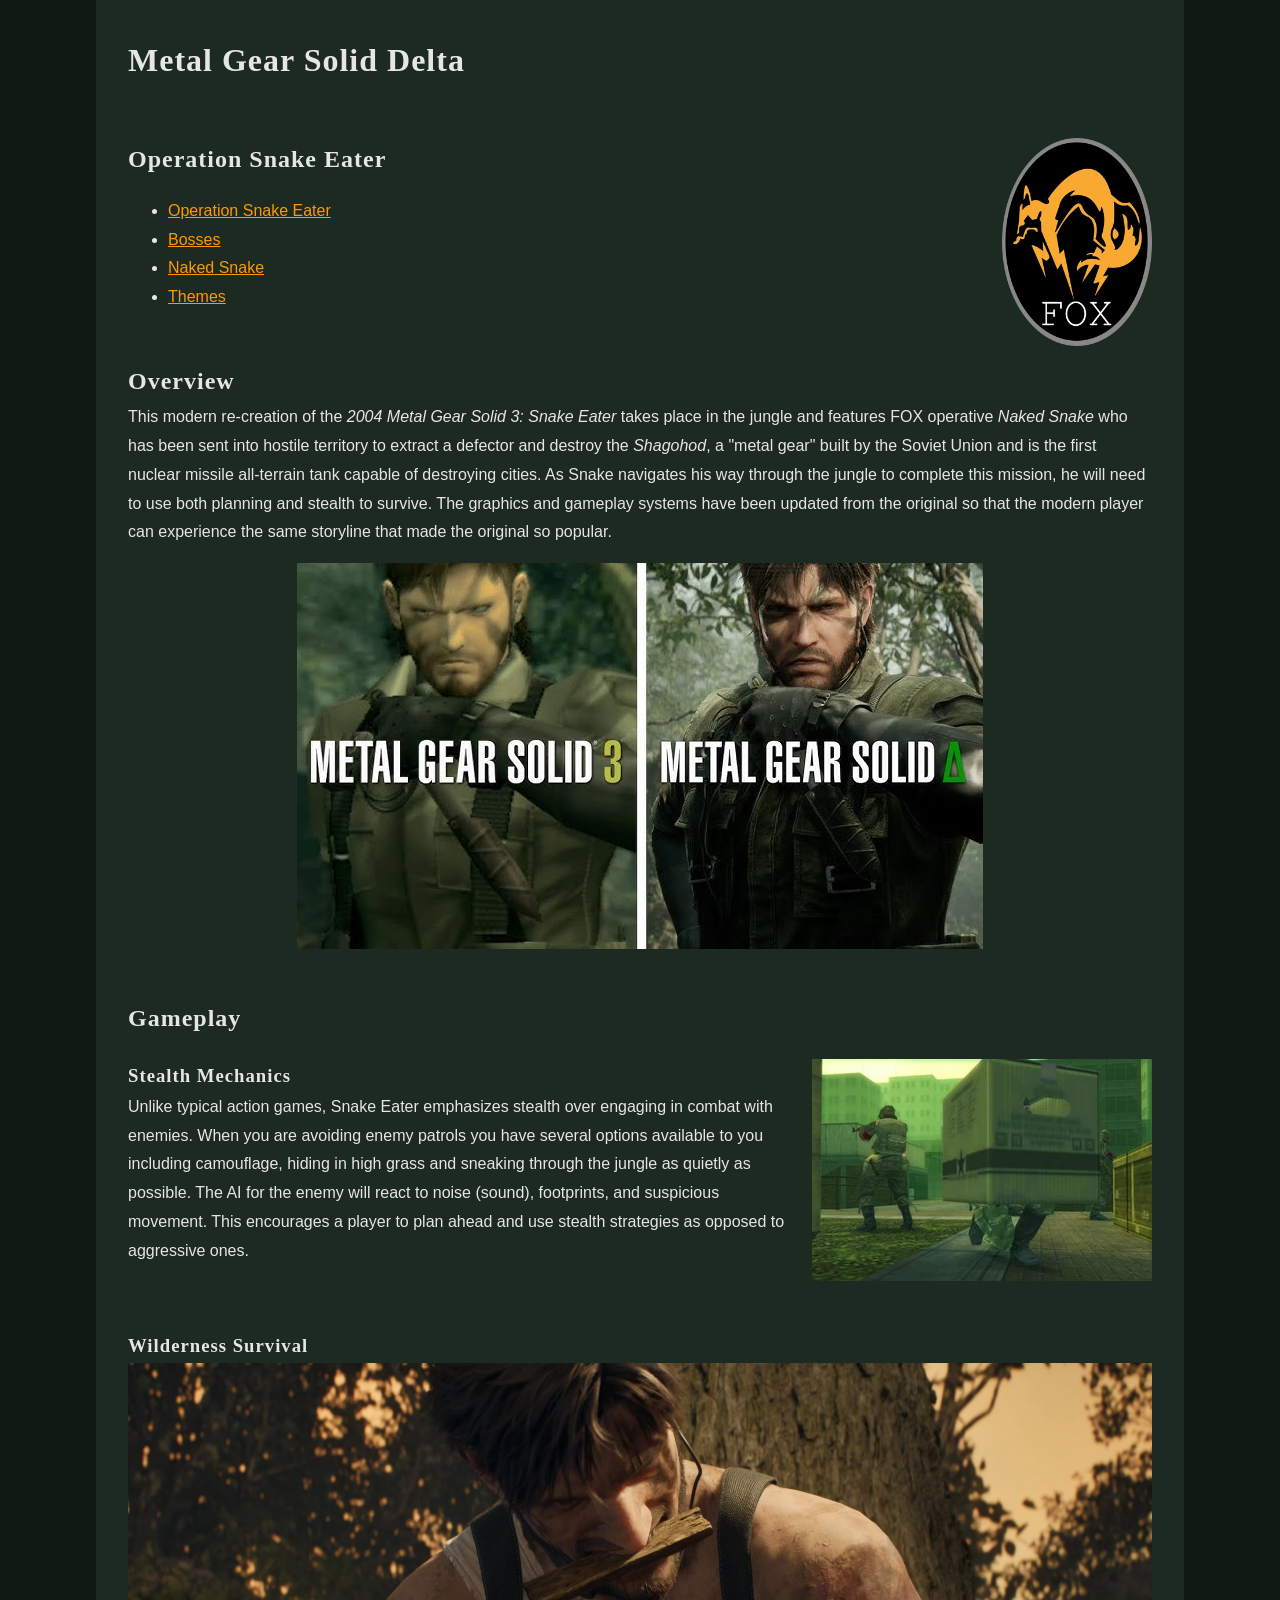
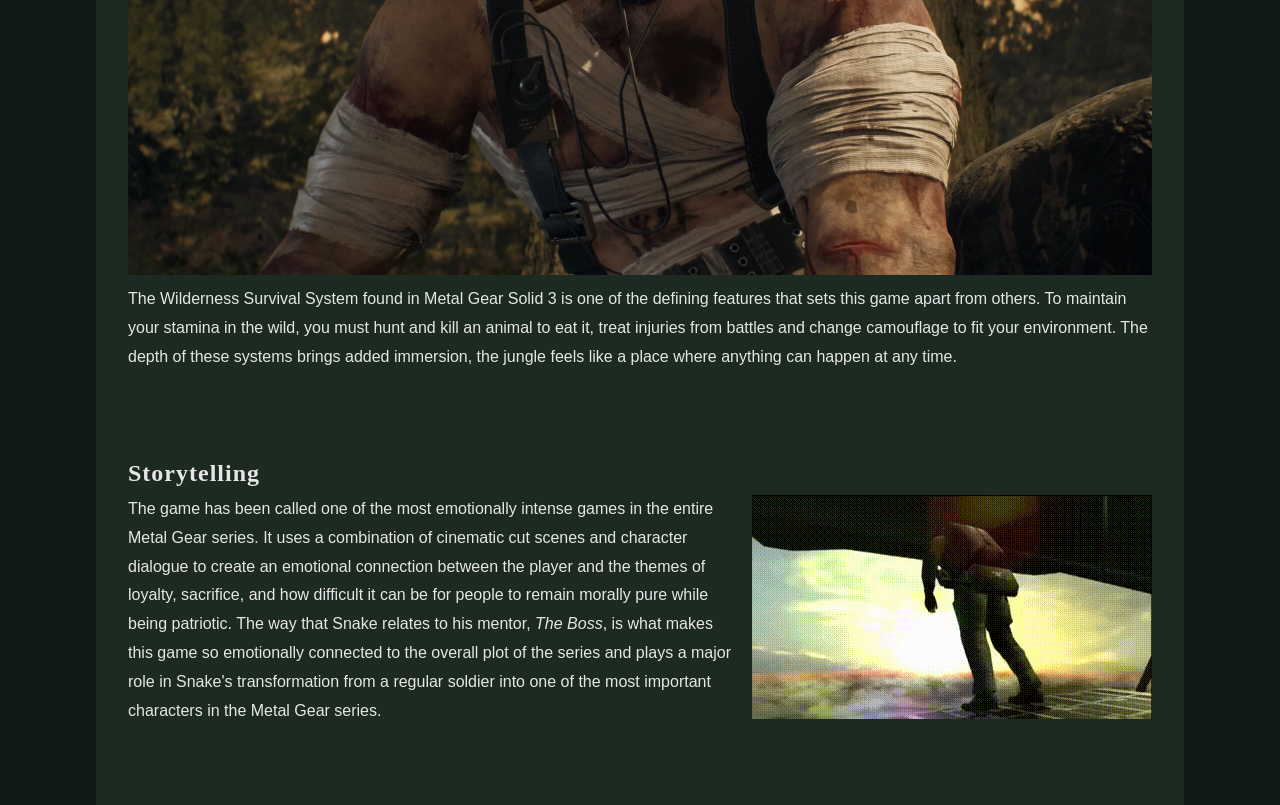
==== docs/index.html @ 90697eb3 "html files added and index first draft" ====
<!DOCTYPE html>
<html lang="en">
    <head>
        <meta charset="utf-8"/>
        <title>Metal Gear Solid Delta</title>
        <link href="css/style.css" rel="stylesheet" type="text/css" />
    </head>
    <body>
        <header role="banner">
            <h1>Metal Gear Solid Delta</h1>
            <h2>Operation Snake Eater
                <img
                    src="images/fox.png"
                    alt="Fox emblem from Metal Gear Solid series"
                    class="right"
                    width="150"
            />
            </h2>
            <nav role="navigation">
                <ul>
                    <li><a href="index.html" title="Operation Snake Eater">Operation Snake Eater</a></li>
                    <li><a href="bosses.html" title="Bosses">Bosses</a></li>
                    <li><a href="naked_snake.html" title="Naked Snake">Naked Snake</a></li>
                    <li><a href="theme.html" title="Themes">Themes</a></li>
                </ul>
            </nav>
        </header>
        <main role="main">
            <article role="article">
                <header>
                    <h2>Overview</h2>
                    <p>This modern re-creation of the <em>2004 Metal Gear Solid 3: Snake Eater</em> takes place in the jungle and features FOX operative <em>Naked Snake</em> who has been sent into hostile territory to extract a defector and destroy the <em>Shagohod</em>, a "metal gear" built by the Soviet Union and is the first nuclear missile all-terrain tank capable of destroying cities. As Snake navigates his way through the jungle to complete this mission, he will need to use both planning and stealth to survive. The graphics and gameplay systems have been updated from the original so that the modern player can experience the same storyline that made the original so popular.</p>                    
                    <img
                            src="images/comparison.png"
                            alt="Comparison between original MGS3 and Delta remake"
                            class="center"                        
                    />
                </header>
                <section> 
                    <h2>Gameplay</h2>
                    <h3>Stealth Mechanics
                        <img
                            src="images/stealth.png"
                            alt="Snake hiding in cardboard box to avoid enemy patrols"
                            class="right"
                        />
                    </h3>
                    <p>
                        Unlike typical action games, Snake Eater emphasizes stealth over engaging in combat with enemies. When you are avoiding enemy patrols you have several options available to you including camouflage, hiding in high grass and sneaking through the jungle as quietly as possible. The AI for the enemy will react to noise (sound), footprints, and suspicious movement. This encourages a player to plan ahead and use stealth strategies as opposed to aggressive ones.
                    </p>
                    <br>
                    <h3>Wilderness Survival
                        <img
                            src="images/injured.png"
                            alt="Snake treating injuries with a bandage"
                        />
                    </h3>
                    <p>
                        The Wilderness Survival System found in Metal Gear Solid 3 is one of the defining features that sets this game apart from others. To maintain your stamina in the wild, you must hunt and kill an animal to eat it, treat injuries from battles and change camouflage to fit your environment. The depth of these systems brings added immersion, the jungle feels like a place where anything can happen at any time.
                    </p>
                </section>
                <section>
                    <h2>Storytelling</h2>
                    <img
                            src="images/halo_jump.gif"
                            alt="Snake performing halo jump"
                            class="right"
                    />
                    <p>The game has been called one of the most emotionally intense games in the entire Metal Gear series. It uses a combination of cinematic cut scenes and character dialogue to create an emotional connection between the player and the themes of loyalty, sacrifice, and how difficult it can be for people to remain morally pure while being patriotic. The way that Snake relates to his mentor, <em>The Boss</em>, is what makes this game so emotionally connected to the overall plot of the series and plays a major role in Snake's transformation from a regular soldier into one of the most important characters in the Metal Gear series.</p>
                </section>
            </article>
        </main>
    </body>
</html>
---- docs/css/style.css ----
/* General styles for the entire document */
html, body {
    background: #0f1a14; 
    margin: 0;
}
h1, h2, h3, h4, h5, h6, p {
    margin: 0;
    padding: 0;
}
h1, h2, h3 {
    font-family: Georgia, "Times New Roman", serif;
    letter-spacing: 1px;
}

/* Style for links */
a {
    color: #ff9900;
}
a:hover {
    color: #cc7a00;
}

/* Style for the main content */
body {
	font-family: Verdana, Geneva, sans-serif;
    font-size: 100%;
    width: 80%;
    margin-right: auto;
    margin-left: auto;
    padding: 2.5% 2.5% 0;
    line-height: 1.8;
	background: #1c2a21;
    color: #e6e6e6; 
}
body::after {
    content: "";
    display: block;
    clear: both;
}
section {
    margin-bottom: 5em;
}
h2 {
    margin-top: 2em;
}
h3 {
    margin-top: 1em;
}
p {
	margin-bottom: 1em;
}

/* Style for images */
.center {
    display: block;
    margin-left: auto;
    margin-right: auto;
}

.right {
    float: right;
    margin-left: 20px;
}

.left {
    float: left;
    margin-right: 20px;
}
img {
    max-width: 100%;
    height: auto;
}
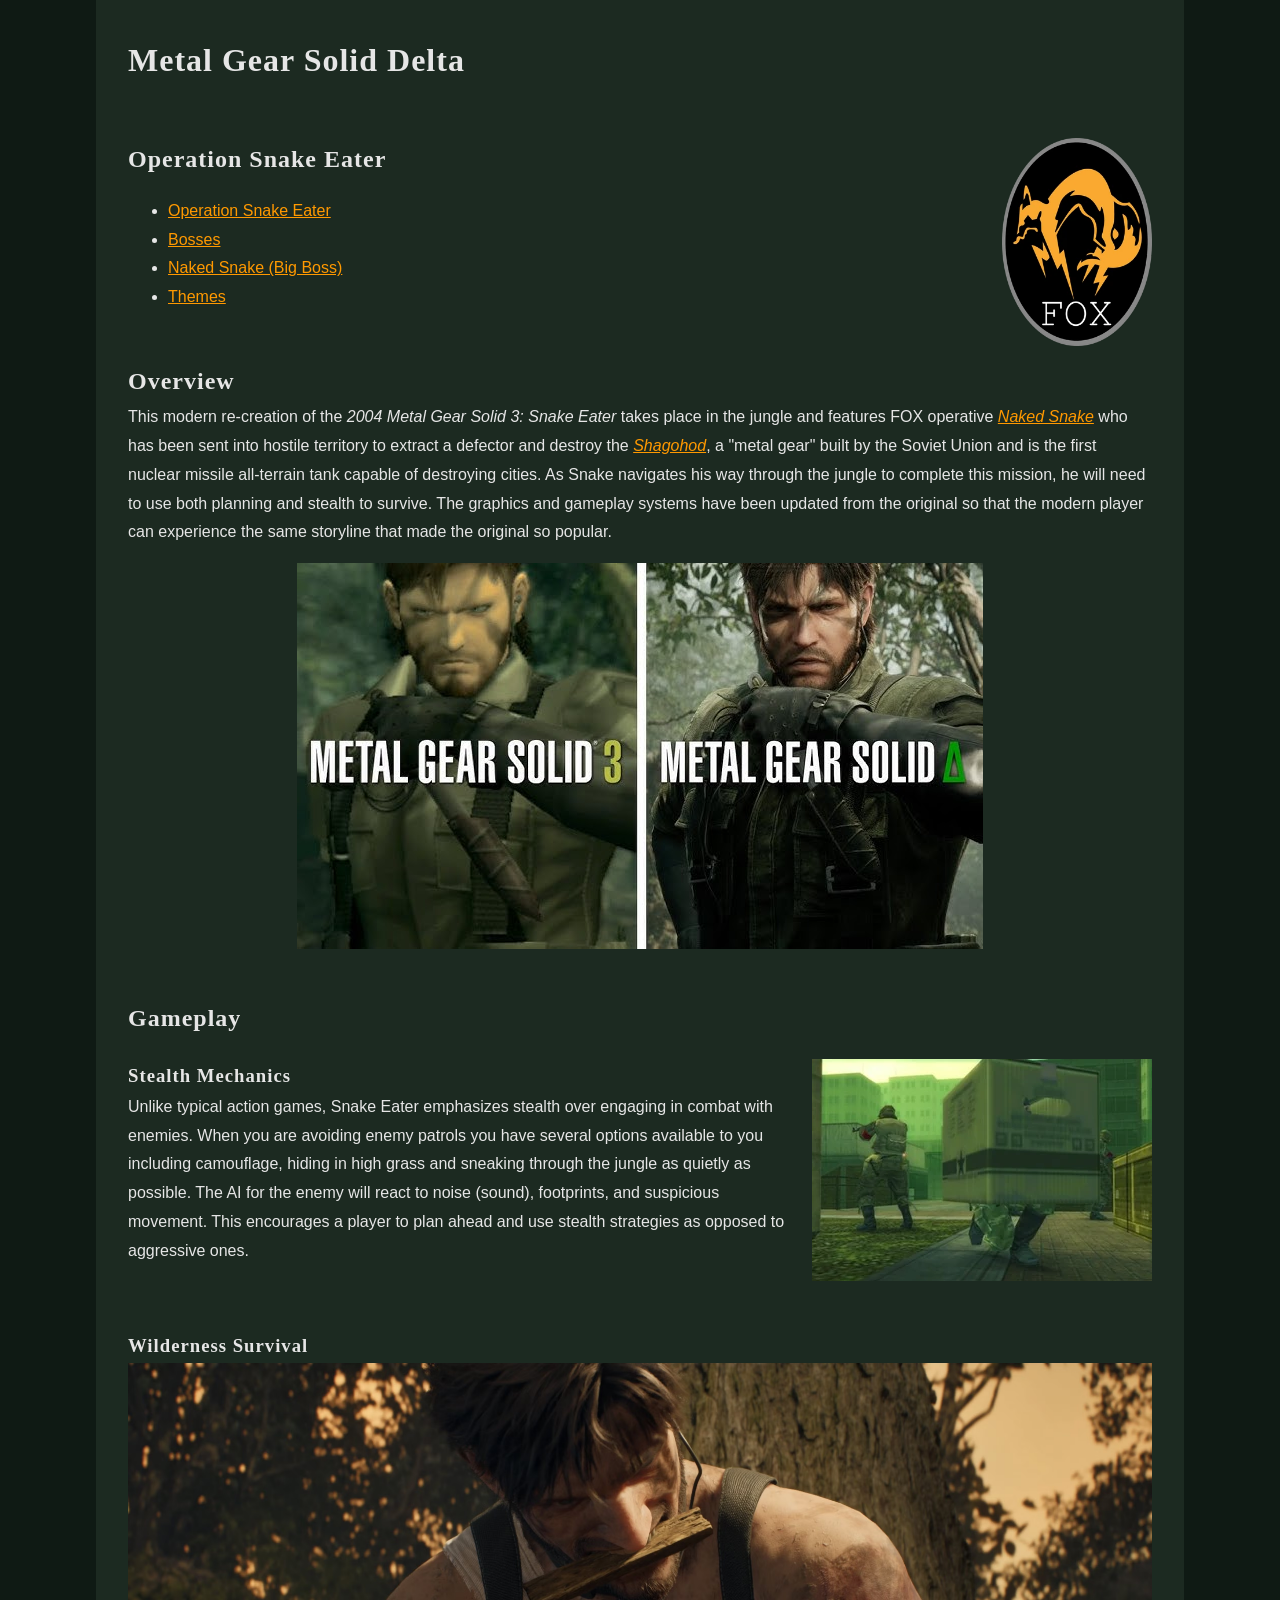
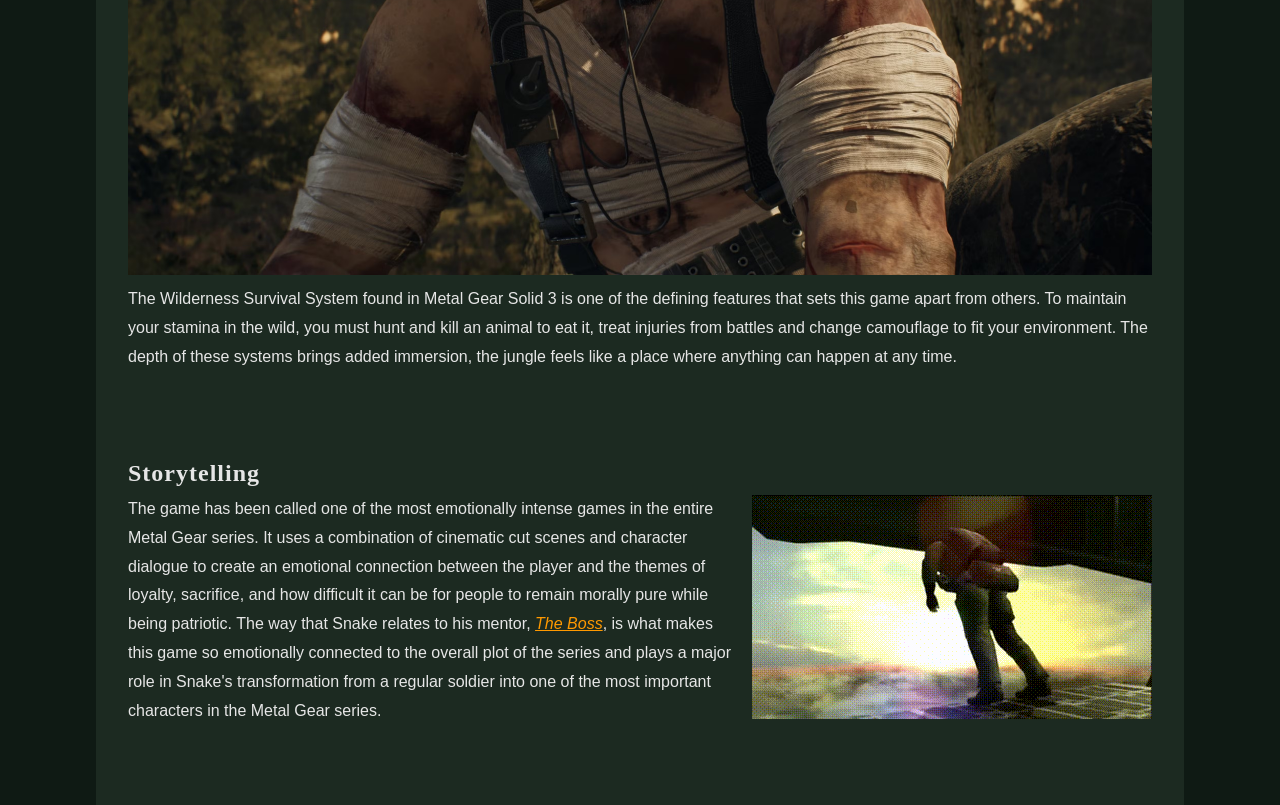
==== commit a37399ae: "images added along with other html files" ====
--- a/docs/index.html
+++ b/docs/index.html
@@ -2,7 +2,7 @@
 <html lang="en">
     <head>
         <meta charset="utf-8"/>
-        <title>Metal Gear Solid Delta</title>
+        <title>Metal Gear Solid Delta - Operation Snake Eater</title>
         <link href="css/style.css" rel="stylesheet" type="text/css" />
     </head>
     <body>
@@ -20,8 +20,8 @@
                 <ul>
                     <li><a href="index.html" title="Operation Snake Eater">Operation Snake Eater</a></li>
                     <li><a href="bosses.html" title="Bosses">Bosses</a></li>
-                    <li><a href="naked_snake.html" title="Naked Snake">Naked Snake</a></li>
-                    <li><a href="theme.html" title="Themes">Themes</a></li>
+                    <li><a href="snake.html" title="Naked Snake (Big Boss)">Naked Snake (Big Boss)</a></li>
+                    <li><a href="themes.html" title="Themes">Themes</a></li>
                 </ul>
             </nav>
         </header>
@@ -29,7 +29,7 @@
             <article role="article">
                 <header>
                     <h2>Overview</h2>
-                    <p>This modern re-creation of the <em>2004 Metal Gear Solid 3: Snake Eater</em> takes place in the jungle and features FOX operative <em>Naked Snake</em> who has been sent into hostile territory to extract a defector and destroy the <em>Shagohod</em>, a "metal gear" built by the Soviet Union and is the first nuclear missile all-terrain tank capable of destroying cities. As Snake navigates his way through the jungle to complete this mission, he will need to use both planning and stealth to survive. The graphics and gameplay systems have been updated from the original so that the modern player can experience the same storyline that made the original so popular.</p>                    
+                    <p>This modern re-creation of the <em>2004 Metal Gear Solid 3: Snake Eater</em> takes place in the jungle and features FOX operative <a href="snake.html#naked-snake"><em>Naked Snake</em></a> who has been sent into hostile territory to extract a defector and destroy the <a href="bosses.html#shagohod"><em>Shagohod</em></a>, a "metal gear" built by the Soviet Union and is the first nuclear missile all-terrain tank capable of destroying cities. As Snake navigates his way through the jungle to complete this mission, he will need to use both planning and stealth to survive. The graphics and gameplay systems have been updated from the original so that the modern player can experience the same storyline that made the original so popular.</p>                    
                     <img
                             src="images/comparison.png"
                             alt="Comparison between original MGS3 and Delta remake"
@@ -66,7 +66,7 @@
                             alt="Snake performing halo jump"
                             class="right"
                     />
-                    <p>The game has been called one of the most emotionally intense games in the entire Metal Gear series. It uses a combination of cinematic cut scenes and character dialogue to create an emotional connection between the player and the themes of loyalty, sacrifice, and how difficult it can be for people to remain morally pure while being patriotic. The way that Snake relates to his mentor, <em>The Boss</em>, is what makes this game so emotionally connected to the overall plot of the series and plays a major role in Snake's transformation from a regular soldier into one of the most important characters in the Metal Gear series.</p>
+                    <p>The game has been called one of the most emotionally intense games in the entire Metal Gear series. It uses a combination of cinematic cut scenes and character dialogue to create an emotional connection between the player and the themes of loyalty, sacrifice, and how difficult it can be for people to remain morally pure while being patriotic. The way that Snake relates to his mentor, <a href="bosses.html#the-boss"><em>The Boss</em></a>, is what makes this game so emotionally connected to the overall plot of the series and plays a major role in Snake's transformation from a regular soldier into one of the most important characters in the Metal Gear series.</p>
                 </section>
             </article>
         </main>
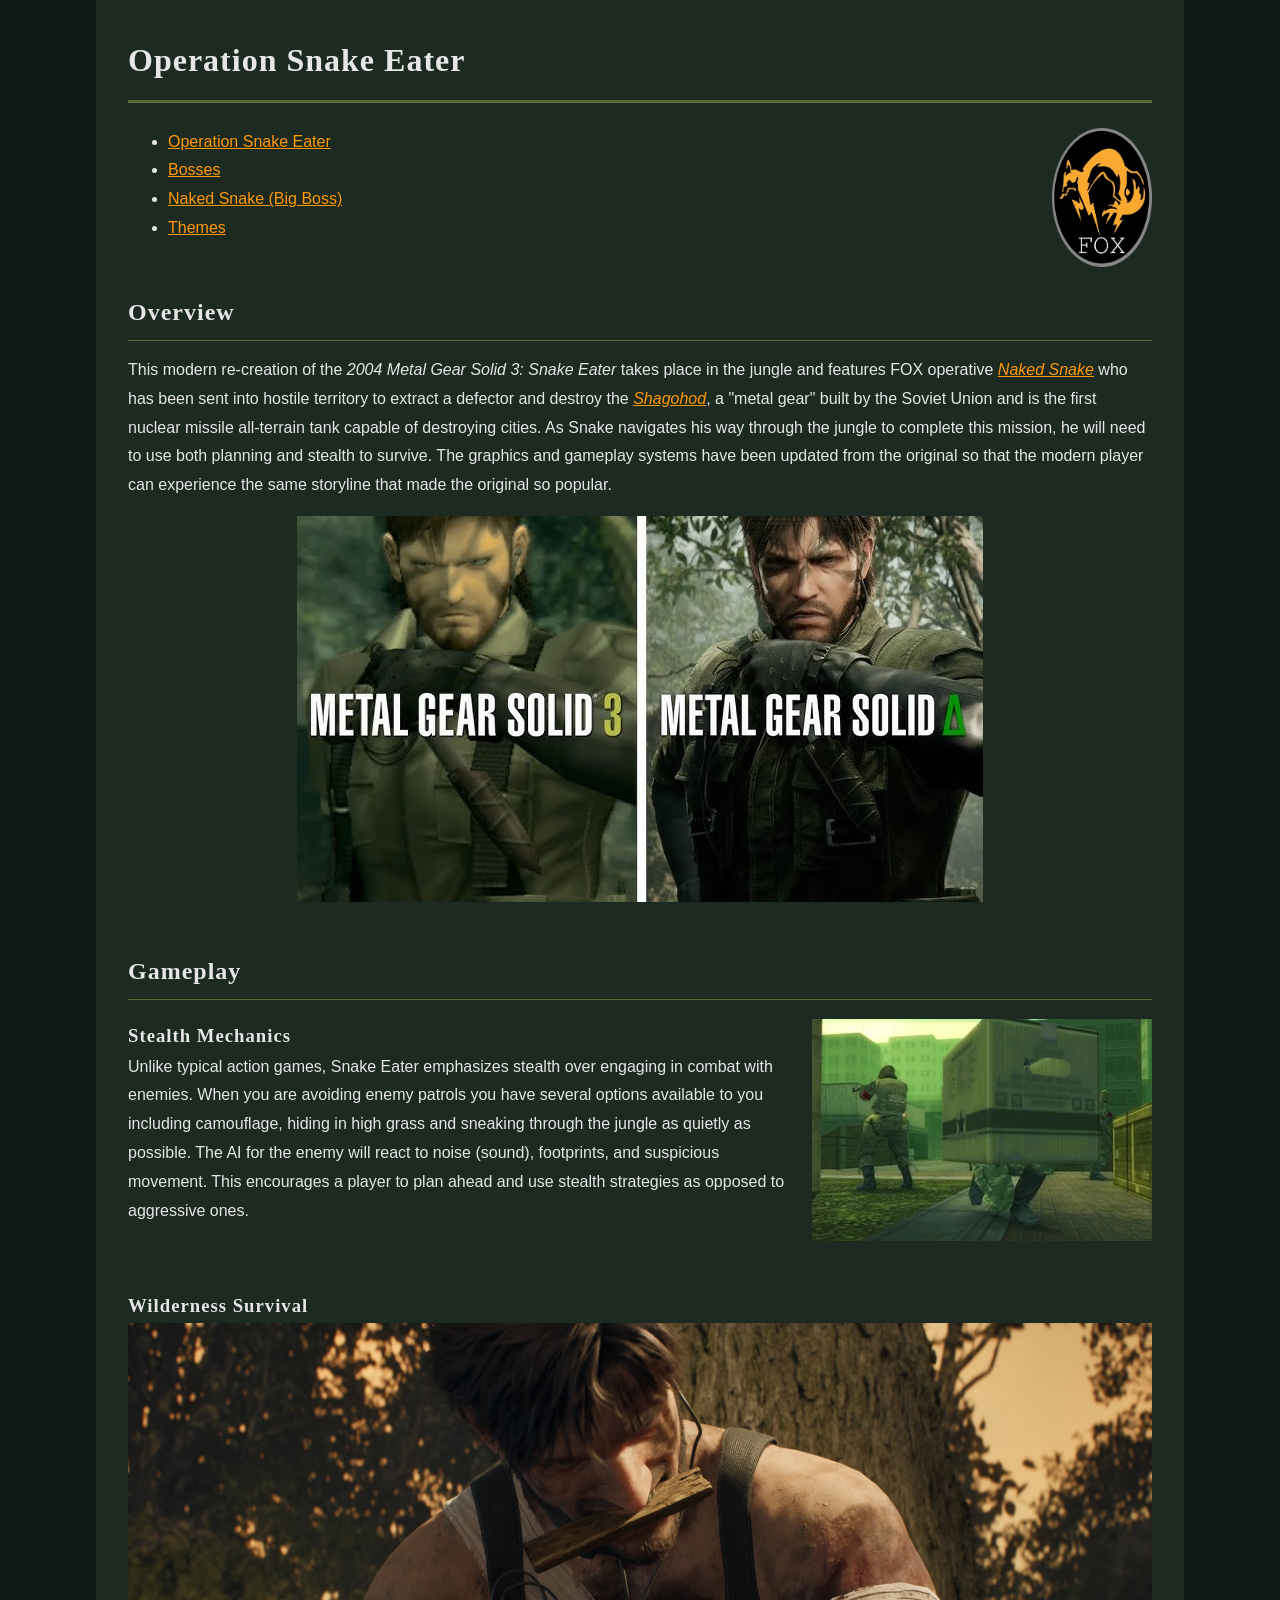
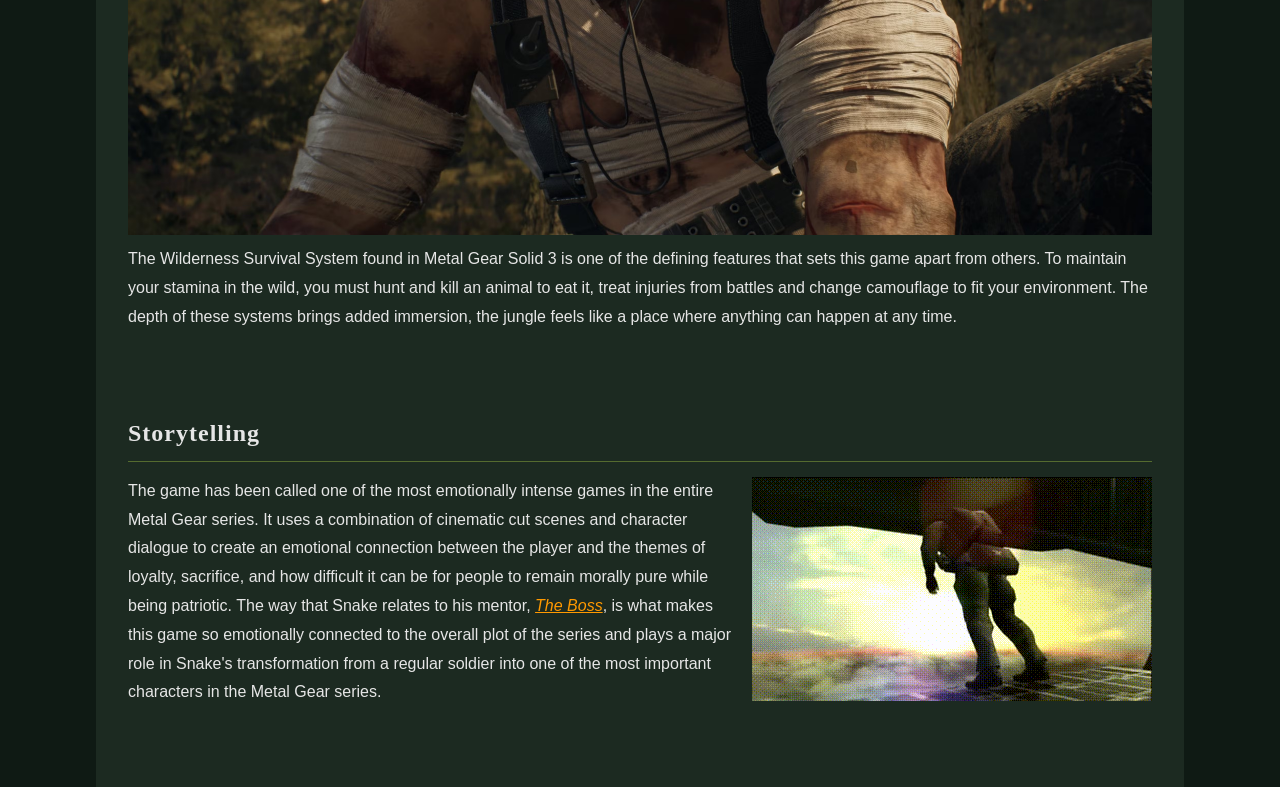
==== commit 458a794c: "adjusments and refinement" ====
--- a/docs/index.html
+++ b/docs/index.html
@@ -7,15 +7,13 @@
     </head>
     <body>
         <header role="banner">
-            <h1>Metal Gear Solid Delta</h1>
-            <h2>Operation Snake Eater
-                <img
+            <h1>Operation Snake Eater</h1>
+            <img
                     src="images/fox.png"
                     alt="Fox emblem from Metal Gear Solid series"
                     class="right"
-                    width="150"
+                    width="100"
             />
-            </h2>
             <nav role="navigation">
                 <ul>
                     <li><a href="index.html" title="Operation Snake Eater">Operation Snake Eater</a></li>
--- a/docs/css/style.css
+++ b/docs/css/style.css
@@ -7,6 +7,17 @@
     margin: 0;
     padding: 0;
 }
+h1 {
+    border-bottom: 3px solid #556b2f;  /* olive */
+    padding-bottom: 10px;
+    margin-bottom: 25px;
+}
+h2 {
+    border-bottom: 1.5px solid #556b2f;
+    padding-bottom: 6px;
+    margin-bottom: 15px;
+}
+
 h1, h2, h3 {
     font-family: Georgia, "Times New Roman", serif;
     letter-spacing: 1px;
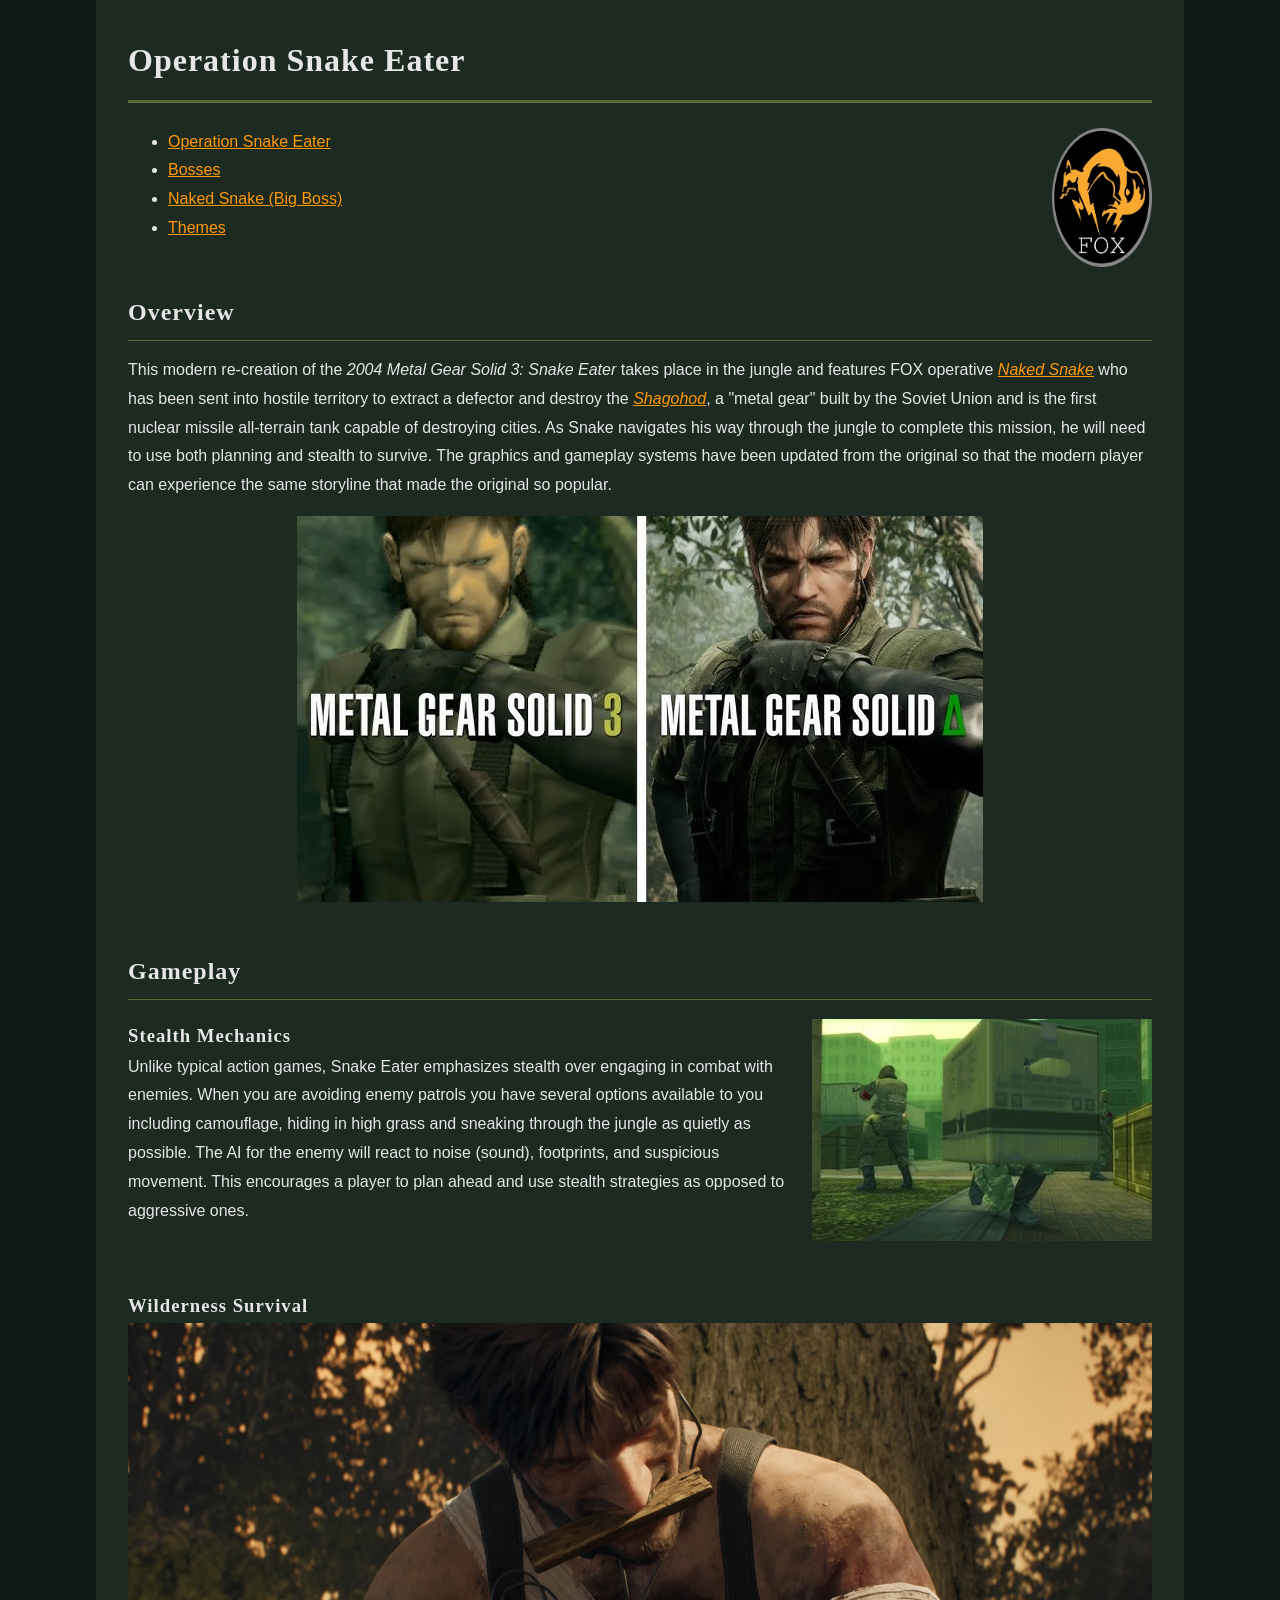
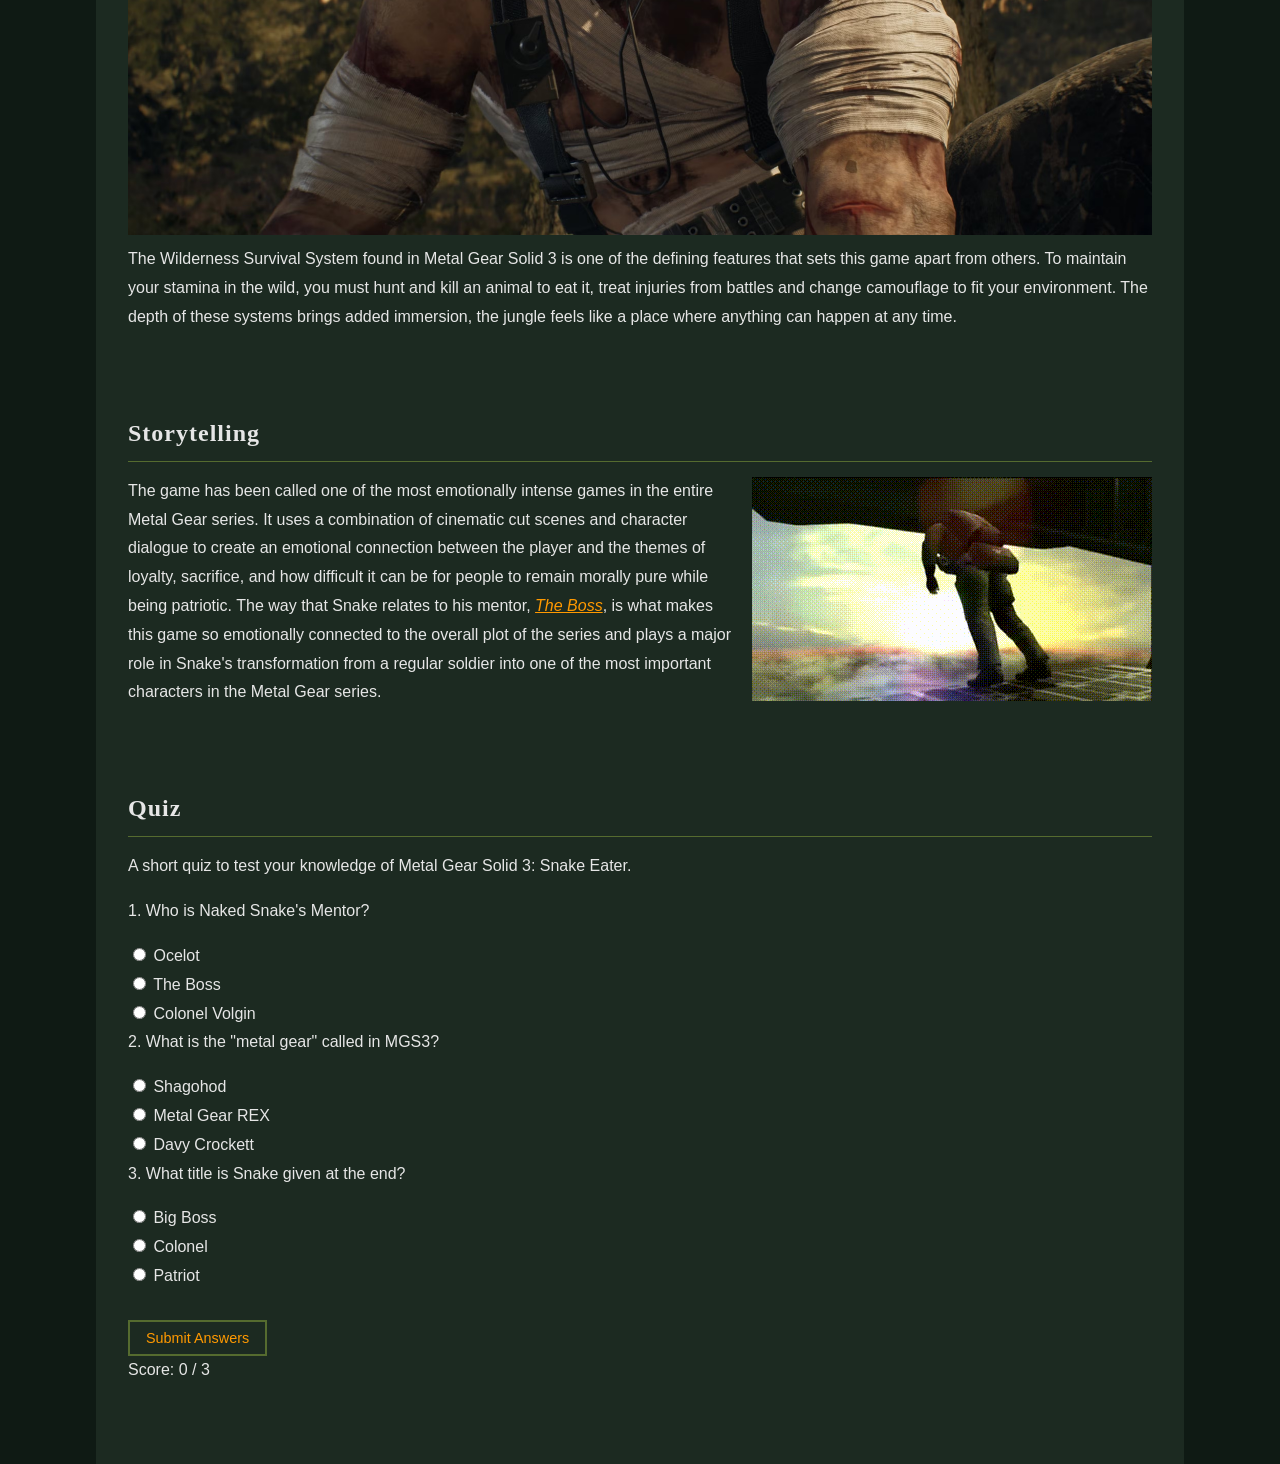
==== commit 0c6f97f4: "added more features" ====
--- a/docs/index.html
+++ b/docs/index.html
@@ -66,7 +66,39 @@
                     />
                     <p>The game has been called one of the most emotionally intense games in the entire Metal Gear series. It uses a combination of cinematic cut scenes and character dialogue to create an emotional connection between the player and the themes of loyalty, sacrifice, and how difficult it can be for people to remain morally pure while being patriotic. The way that Snake relates to his mentor, <a href="bosses.html#the-boss"><em>The Boss</em></a>, is what makes this game so emotionally connected to the overall plot of the series and plays a major role in Snake's transformation from a regular soldier into one of the most important characters in the Metal Gear series.</p>
                 </section>
+                <section>
+                    <h2>Quiz</h2>
+                    <p>A short quiz to test your knowledge of Metal Gear Solid 3: Snake Eater.</p>
+                    <!-- The <output> element dynamically displays the 
+                        calculated quiz score after the user submits answers -->
+                    <form id="quiz-form">
+
+                        <p>1. Who is Naked Snake's Mentor?</p>
+                        <label><input type="radio" name="q1" value="wrong"> Ocelot</label><br>
+                        <label><input type="radio" name="q1" value="correct"> The Boss</label><br>
+                        <label><input type="radio" name="q1" value="wrong"> Colonel Volgin</label><br>
+                
+                        <p>2. What is the "metal gear" called in MGS3?</p>
+                        <label><input type="radio" name="q2" value="correct"> Shagohod </label><br>
+                        <label><input type="radio" name="q2" value="wrong"> Metal Gear REX</label><br>
+                        <label><input type="radio" name="q2" value="wrong"> Davy Crockett</label><br>
+                
+                        <p>3. What title is Snake given at the end?</p>
+                        <label><input type="radio" name="q3" value="correct"> Big Boss</label><br>
+                        <label><input type="radio" name="q3" value="wrong"> Colonel</label><br>
+                        <label><input type="radio" name="q3" value="wrong"> Patriot</label><br>
+                
+                        <br>
+                        <button type="button" onclick="gradeQuiz()">Submit Answers</button>
+                    </form>
+                
+                    <p>
+                        Score:
+                        <output id="quiz-score">0</output> / 3
+                    </p>
+                </section>
             </article>
         </main>
+        <script src="js/script.js"></script>
     </body>
 </html>
--- a/docs/css/style.css
+++ b/docs/css/style.css
@@ -3,7 +3,7 @@
     background: #0f1a14; 
     margin: 0;
 }
-h1, h2, h3, h4, h5, h6, p {
+h1, h2, h3, p {
     margin: 0;
     padding: 0;
 }
@@ -60,6 +60,12 @@
 p {
 	margin-bottom: 1em;
 }
+aside {
+    display: inline-block;
+	padding: 0.5em;
+	background:#0f1a14;
+	color: white;
+}
 
 /* Style for images */
 .center {
@@ -80,4 +86,21 @@
 img {
     max-width: 100%;
     height: auto;
-}+}
+
+/* Style for the spoiler button */
+button {
+    background-color: #1c2a21;      /* dark green */
+    color: #ff9900;                /* orange accent */
+    border: 2px solid #556b2f;     /* olive border */
+    padding: 8px 16px;
+    font-family: Verdana, Geneva, sans-serif;
+    font-size: 0.9em;
+    cursor: pointer;
+    transition: all 0.2s ease-in-out;
+}
+
+button:hover {
+    background-color: #2f4636;
+    border-color: #ff9900;
+}
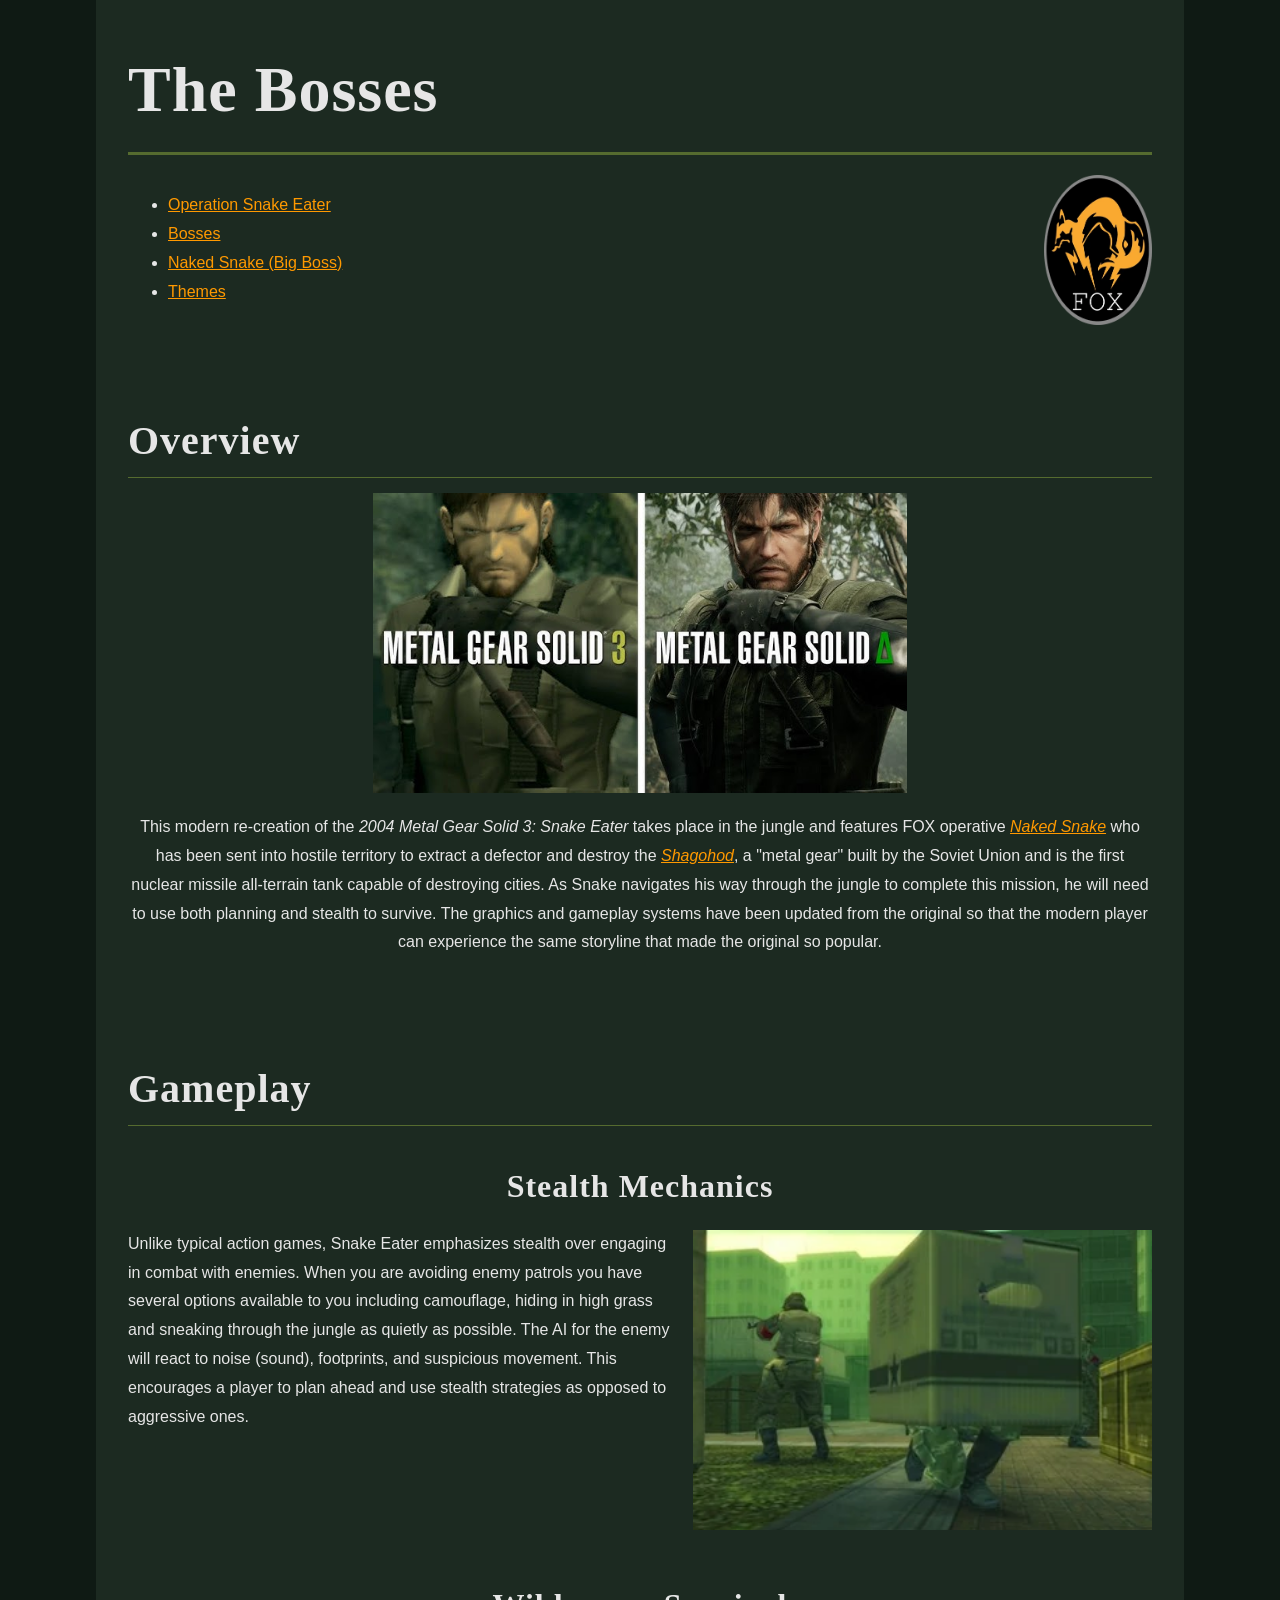
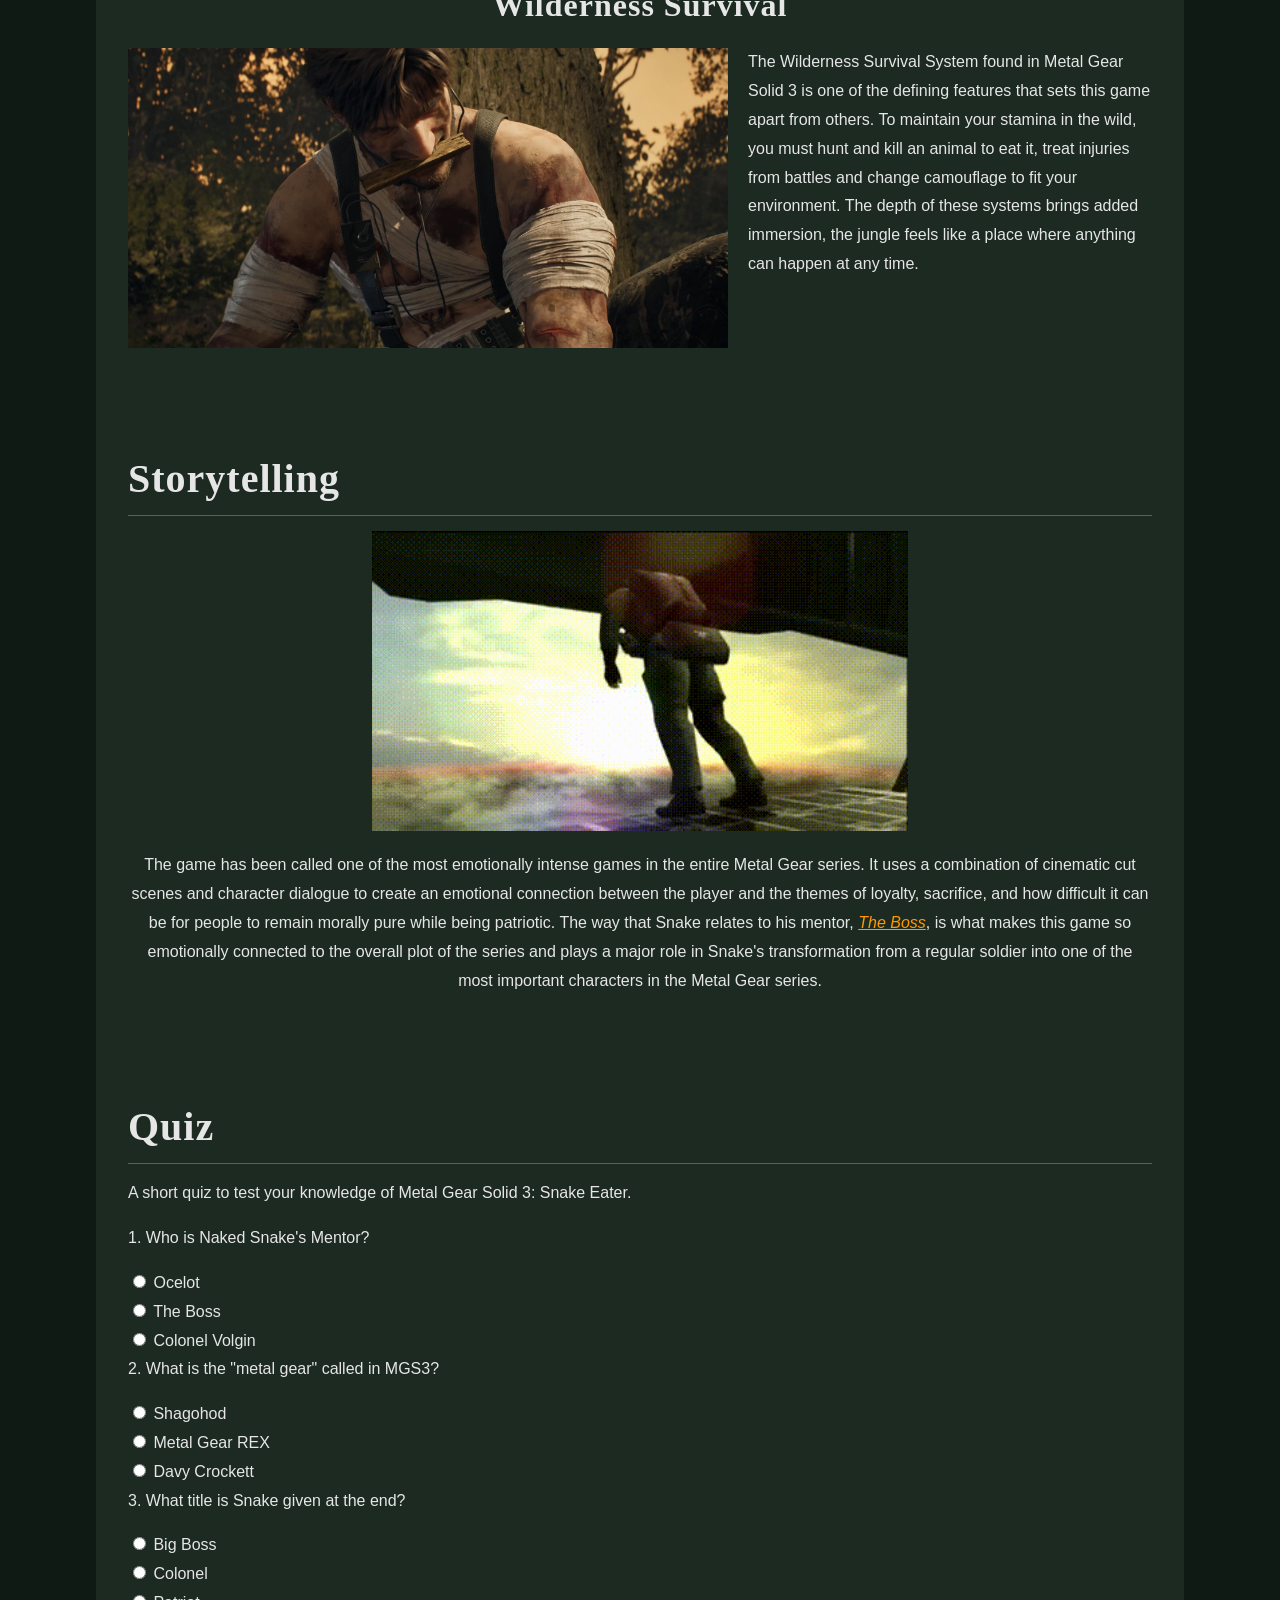
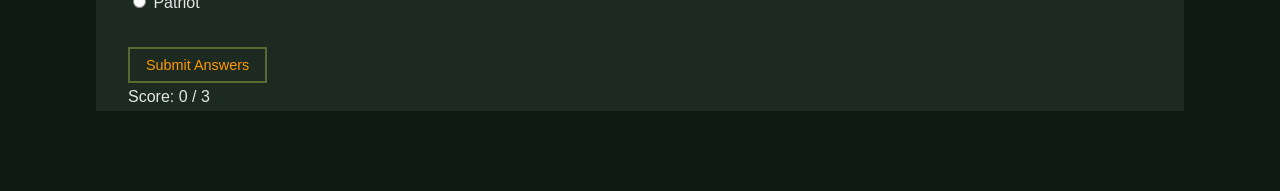
==== commit 995e1621: "refactored to have better structure when zooming in and out, spoiler button now disappears after cli" ====
--- a/docs/index.html
+++ b/docs/index.html
@@ -7,64 +7,74 @@
     </head>
     <body>
         <header role="banner">
-            <h1>Operation Snake Eater</h1>
-            <img
+            <h1>The Bosses</h1>
+            <div class="banner-text">
+                <img
                     src="images/fox.png"
                     alt="Fox emblem from Metal Gear Solid series"
-                    class="right"
-                    width="100"
-            />
-            <nav role="navigation">
-                <ul>
-                    <li><a href="index.html" title="Operation Snake Eater">Operation Snake Eater</a></li>
-                    <li><a href="bosses.html" title="Bosses">Bosses</a></li>
-                    <li><a href="snake.html" title="Naked Snake (Big Boss)">Naked Snake (Big Boss)</a></li>
-                    <li><a href="themes.html" title="Themes">Themes</a></li>
-                </ul>
-            </nav>
+                    
+                />
+                <nav role="navigation">
+                    <ul>
+                        <li><a href="index.html" title="Operation Snake Eater">Operation Snake Eater</a></li>
+                        <li><a href="bosses.html" title="Bosses">Bosses</a></li>
+                        <li><a href="snake.html" title="Naked Snake (Big Boss)">Naked Snake (Big Boss)</a></li>
+                        <li><a href="themes.html" title="Themes">Themes</a></li>
+                    </ul>
+                </nav>
+            </div>
         </header>
         <main role="main">
             <article role="article">
                 <header>
                     <h2>Overview</h2>
-                    <p>This modern re-creation of the <em>2004 Metal Gear Solid 3: Snake Eater</em> takes place in the jungle and features FOX operative <a href="snake.html#naked-snake"><em>Naked Snake</em></a> who has been sent into hostile territory to extract a defector and destroy the <a href="bosses.html#shagohod"><em>Shagohod</em></a>, a "metal gear" built by the Soviet Union and is the first nuclear missile all-terrain tank capable of destroying cities. As Snake navigates his way through the jungle to complete this mission, he will need to use both planning and stealth to survive. The graphics and gameplay systems have been updated from the original so that the modern player can experience the same storyline that made the original so popular.</p>                    
-                    <img
+                    <div class="content-center">
+                        <img
                             src="images/comparison.png"
                             alt="Comparison between original MGS3 and Delta remake"
-                            class="center"                        
-                    />
+                        />
+                        <p>
+                            This modern re-creation of the <em>2004 Metal Gear Solid 3: Snake Eater</em> takes place in the jungle and features FOX operative <a href="snake.html#naked-snake"><em>Naked Snake</em></a> who has been sent into hostile territory to extract a defector and destroy the <a href="bosses.html#shagohod"><em>Shagohod</em></a>, a "metal gear" built by the Soviet Union and is the first nuclear missile all-terrain tank capable of destroying cities. As Snake navigates his way through the jungle to complete this mission, he will need to use both planning and stealth to survive. The graphics and gameplay systems have been updated from the original so that the modern player can experience the same storyline that made the original so popular.
+                        </p> 
+                    </div>
                 </header>
                 <section> 
                     <h2>Gameplay</h2>
-                    <h3>Stealth Mechanics
+                    <h3>Stealth Mechanics</h3>
+                    <div class="image-text image-right">
                         <img
                             src="images/stealth.png"
                             alt="Snake hiding in cardboard box to avoid enemy patrols"
-                            class="right"
                         />
-                    </h3>
-                    <p>
-                        Unlike typical action games, Snake Eater emphasizes stealth over engaging in combat with enemies. When you are avoiding enemy patrols you have several options available to you including camouflage, hiding in high grass and sneaking through the jungle as quietly as possible. The AI for the enemy will react to noise (sound), footprints, and suspicious movement. This encourages a player to plan ahead and use stealth strategies as opposed to aggressive ones.
-                    </p>
-                    <br>
-                    <h3>Wilderness Survival
+                        <p>
+                            Unlike typical action games, Snake Eater emphasizes stealth over engaging in combat with enemies. When you are avoiding enemy patrols you have several options available to you including camouflage, hiding in high grass and sneaking through the jungle as quietly as possible. The AI for the enemy will react to noise (sound), footprints, and suspicious movement. This encourages a player to plan ahead and use stealth strategies as opposed to aggressive ones.
+                        </p>
+                    </div>
+                   
+                    <h3>Wilderness Survival</h3>
+                    <div class="image-text">
                         <img
                             src="images/injured.png"
                             alt="Snake treating injuries with a bandage"
                         />
-                    </h3>
-                    <p>
-                        The Wilderness Survival System found in Metal Gear Solid 3 is one of the defining features that sets this game apart from others. To maintain your stamina in the wild, you must hunt and kill an animal to eat it, treat injuries from battles and change camouflage to fit your environment. The depth of these systems brings added immersion, the jungle feels like a place where anything can happen at any time.
-                    </p>
+                        <p>
+                            The Wilderness Survival System found in Metal Gear Solid 3 is one of the defining features that sets this game apart from others. To maintain your stamina in the wild, you must hunt and kill an animal to eat it, treat injuries from battles and change camouflage to fit your environment. The depth of these systems brings added immersion, the jungle feels like a place where anything can happen at any time.
+                        </p>
+                    </div>
+                    
                 </section>
                 <section>
                     <h2>Storytelling</h2>
-                    <img
+                    <div class="content-center">
+                        <img
                             src="images/halo_jump.gif"
                             alt="Snake performing halo jump"
                             class="right"
-                    />
-                    <p>The game has been called one of the most emotionally intense games in the entire Metal Gear series. It uses a combination of cinematic cut scenes and character dialogue to create an emotional connection between the player and the themes of loyalty, sacrifice, and how difficult it can be for people to remain morally pure while being patriotic. The way that Snake relates to his mentor, <a href="bosses.html#the-boss"><em>The Boss</em></a>, is what makes this game so emotionally connected to the overall plot of the series and plays a major role in Snake's transformation from a regular soldier into one of the most important characters in the Metal Gear series.</p>
+                        />
+                        <p>
+                            The game has been called one of the most emotionally intense games in the entire Metal Gear series. It uses a combination of cinematic cut scenes and character dialogue to create an emotional connection between the player and the themes of loyalty, sacrifice, and how difficult it can be for people to remain morally pure while being patriotic. The way that Snake relates to his mentor, <a href="bosses.html#the-boss"><em>The Boss</em></a>, is what makes this game so emotionally connected to the overall plot of the series and plays a major role in Snake's transformation from a regular soldier into one of the most important characters in the Metal Gear series.
+                        </p>
+                    </div>
                 </section>
                 <section>
                     <h2>Quiz</h2>
--- a/docs/css/style.css
+++ b/docs/css/style.css
@@ -8,14 +8,29 @@
     padding: 0;
 }
 h1 {
+    font-size: 4em;
     border-bottom: 3px solid #556b2f;  /* olive */
-    padding-bottom: 10px;
-    margin-bottom: 25px;
+    padding-bottom: 5px;
+    margin-bottom: 20px;
 }
 h2 {
+    font-size: 2.5em;
     border-bottom: 1.5px solid #556b2f;
-    padding-bottom: 6px;
     margin-bottom: 15px;
+}
+
+.boss-title h2 {
+    font-size: 2em;
+    border-bottom: 1.5px solid #556b2f;
+    margin-bottom: 15px;
+    text-align: center;
+}
+
+h3 {
+    text-align: center;
+    font-size: 2em;
+    padding-bottom: 4px;
+    margin-bottom: 10px;
 }
 
 h1, h2, h3 {
@@ -62,30 +77,70 @@
 }
 aside {
     display: inline-block;
-	padding: 0.5em;
+    height: 2.2em;
+    line-height: 2.2em;
+    padding: 0 0.5em;
+    margin: 20px 0;
 	background:#0f1a14;
-	color: white;
+	color: white; 
 }
 
-/* Style for images */
-.center {
-    display: block;
-    margin-left: auto;
-    margin-right: auto;
+/* Style for images and image text layout */
+.image-text {
+    display: flex;
+    align-items: flex-start;
+    gap: 20px;
 }
 
-.right {
-    float: right;
-    margin-left: 20px;
+.image-text img {
+    width: auto;
+    height: 300px;
+    flex-shrink: 0;
+    padding-bottom: 15px;
 }
 
-.left {
-    float: left;
-    margin-right: 20px;
+.text-content {
+    flex: 1;
 }
-img {
-    max-width: 100%;
-    height: auto;
+
+.text-content p {
+    margin-top: 0;
+}
+
+.image-right {
+    flex-direction: row-reverse;
+}
+
+.banner-text {
+    display: flex;
+    align-items: flex-start;
+    gap: 20px;
+    flex-direction: row-reverse;
+}
+
+.banner-text img {
+    width: auto;
+    height: 150px;
+    flex-shrink: 0;
+}
+
+.banner-text nav {
+    flex: 1;
+    margin: 0;
+}
+
+.content-center {
+    display: flex;
+    flex-direction: column;
+    align-items: center;
+    gap: 20px;
+    text-align: center;
+}
+
+.content-center img {
+    width: auto;
+    height: 300px;
+    flex-shrink: 0;
 }
 
 /* Style for the spoiler button */
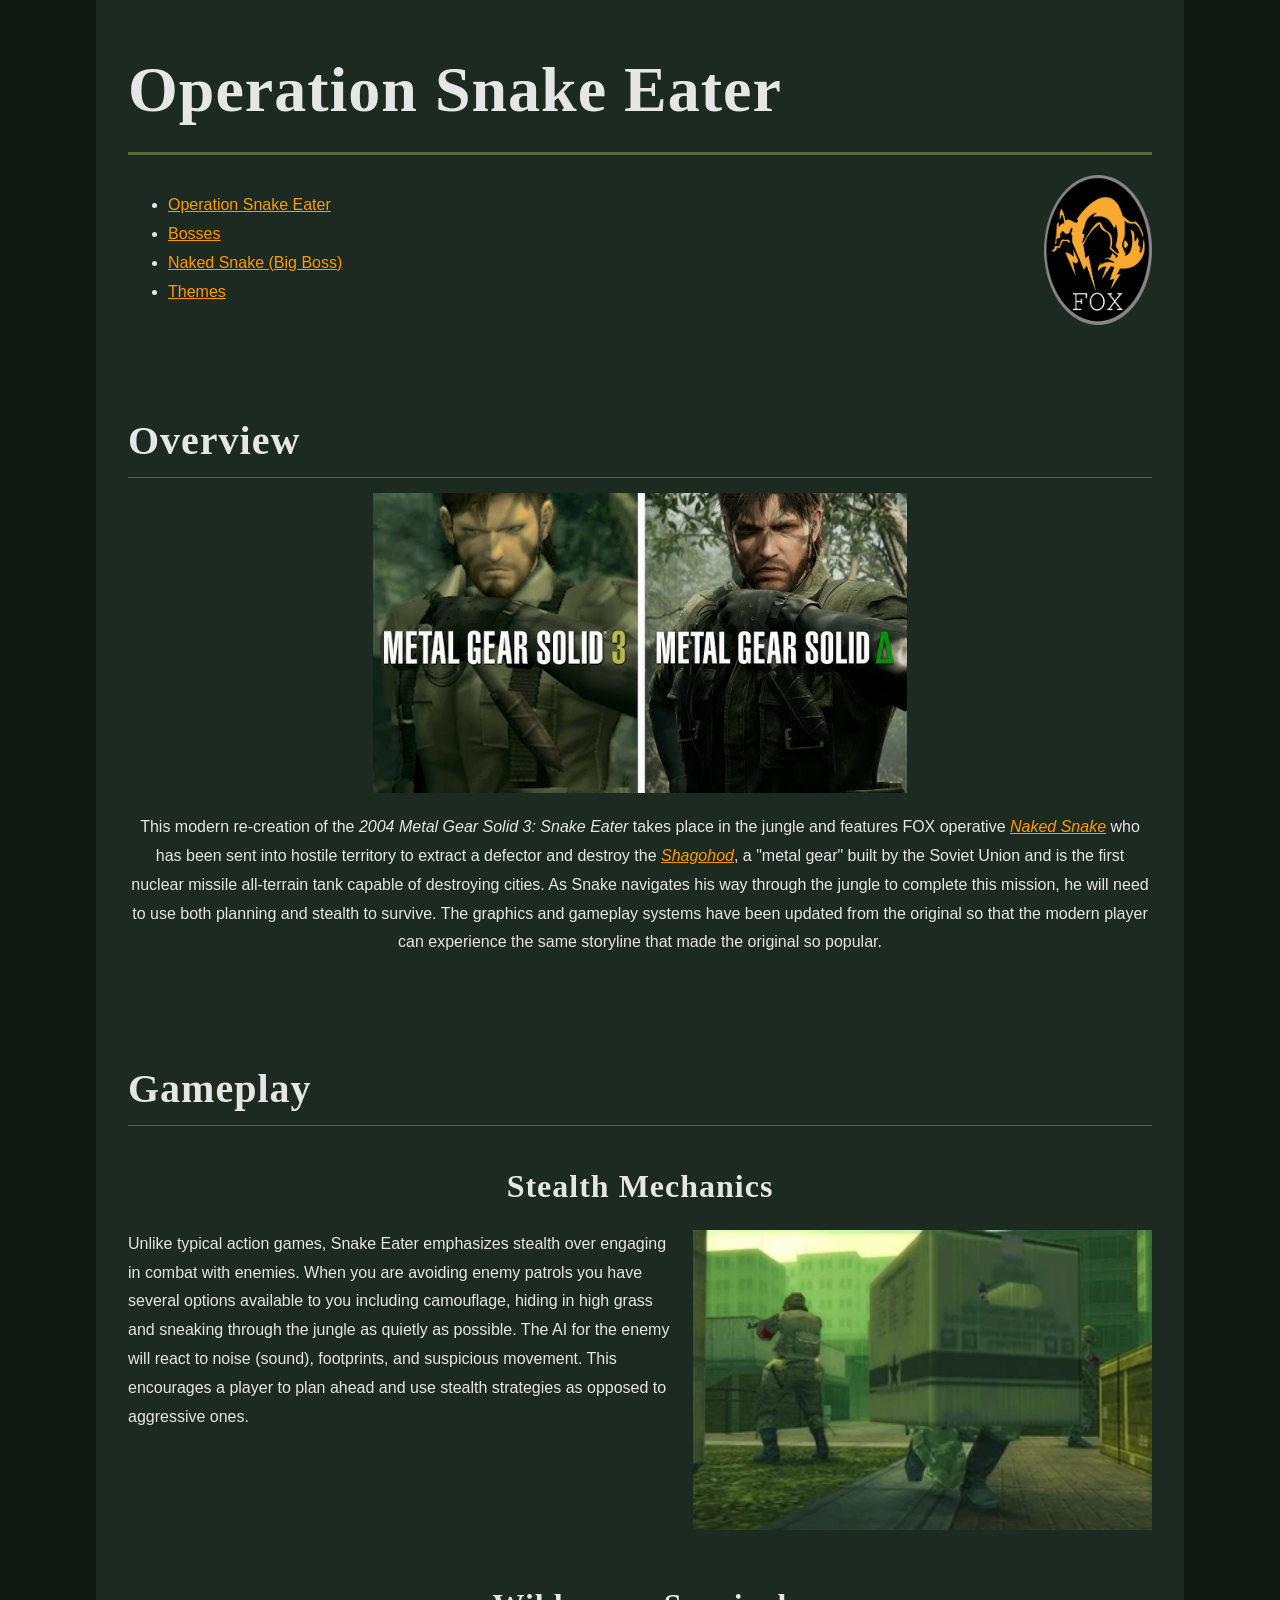
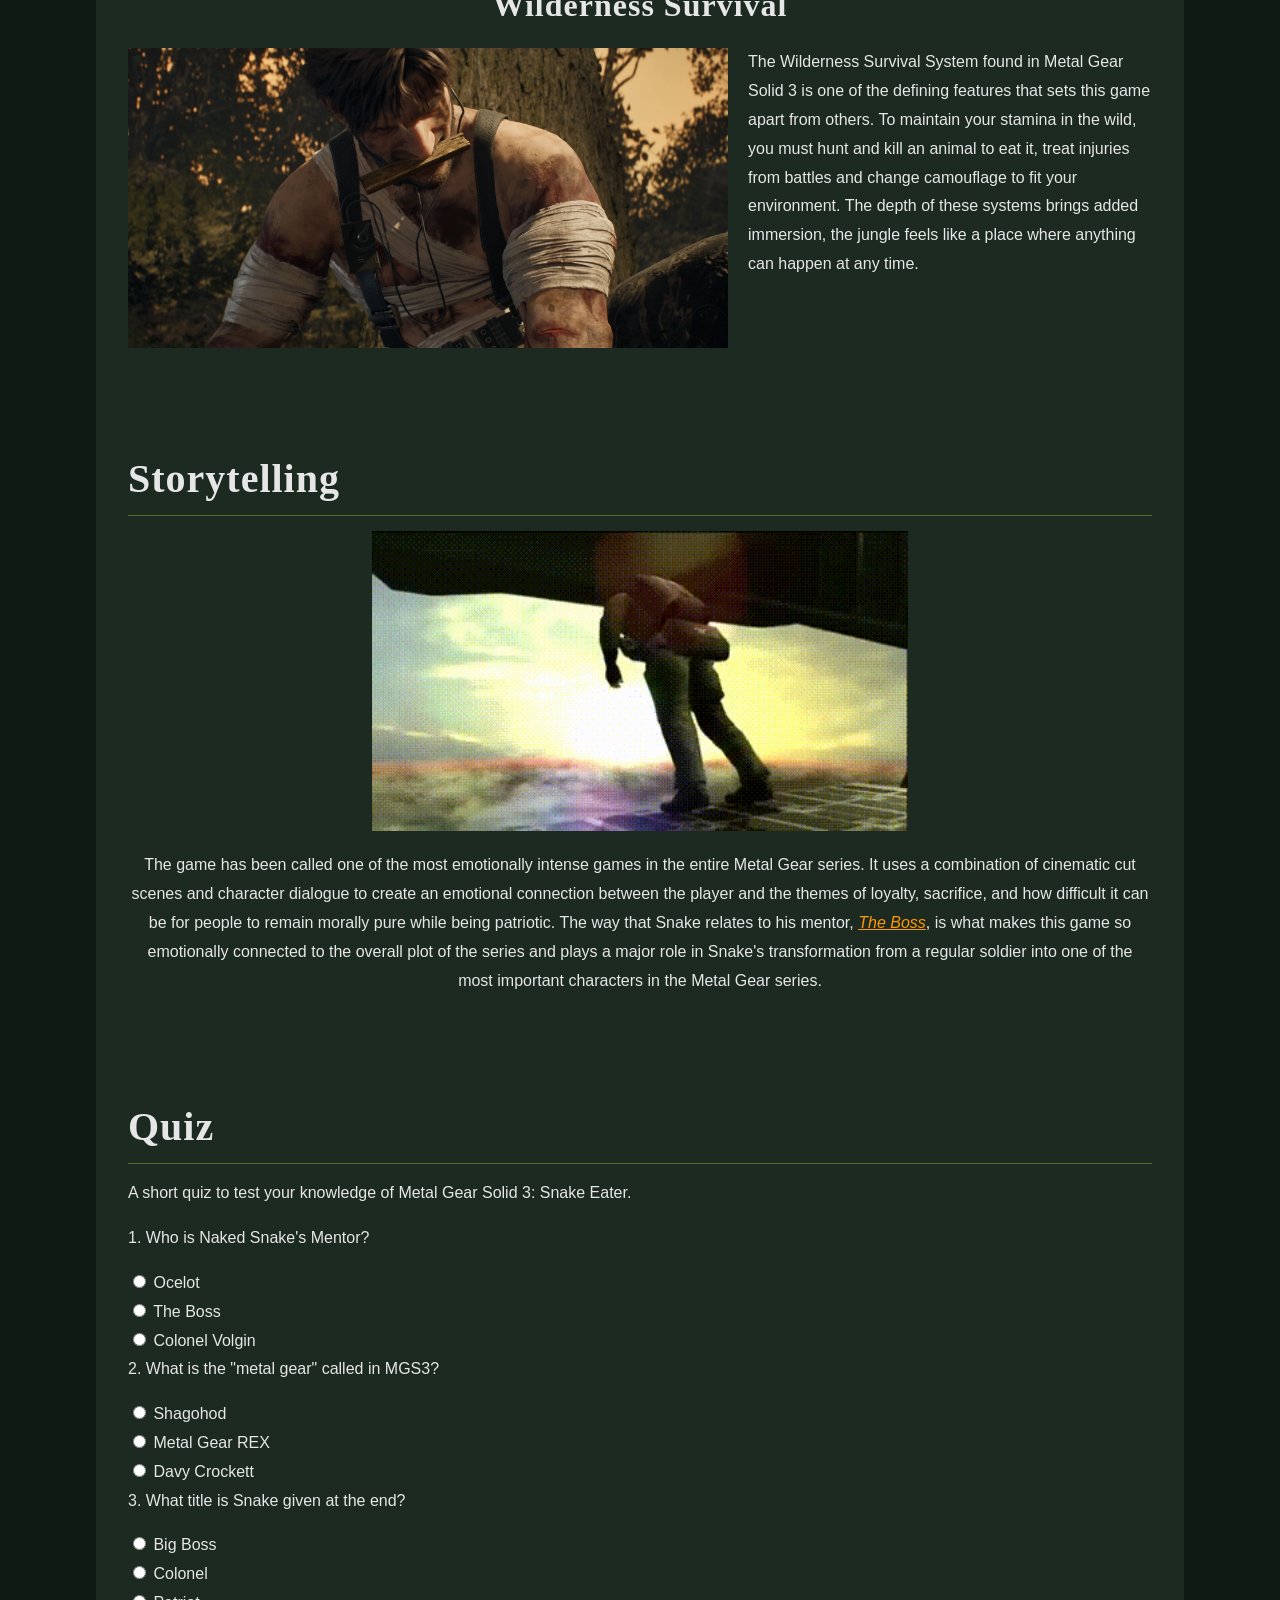
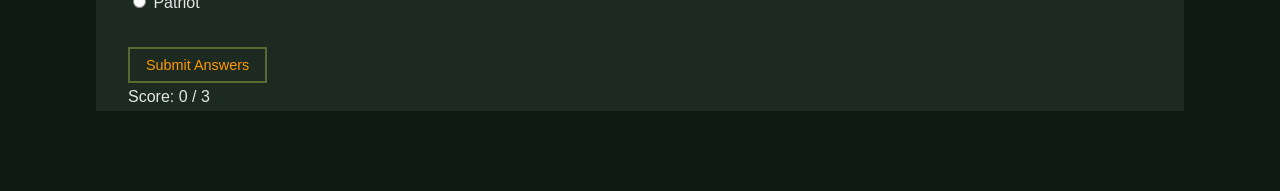
==== commit 95bbac61: "bug found in h1 in index, snake, and themes html. bug found in readme" ====
--- a/docs/index.html
+++ b/docs/index.html
@@ -7,7 +7,7 @@
     </head>
     <body>
         <header role="banner">
-            <h1>The Bosses</h1>
+            <h1>Operation Snake Eater</h1>
             <div class="banner-text">
                 <img
                     src="images/fox.png"
